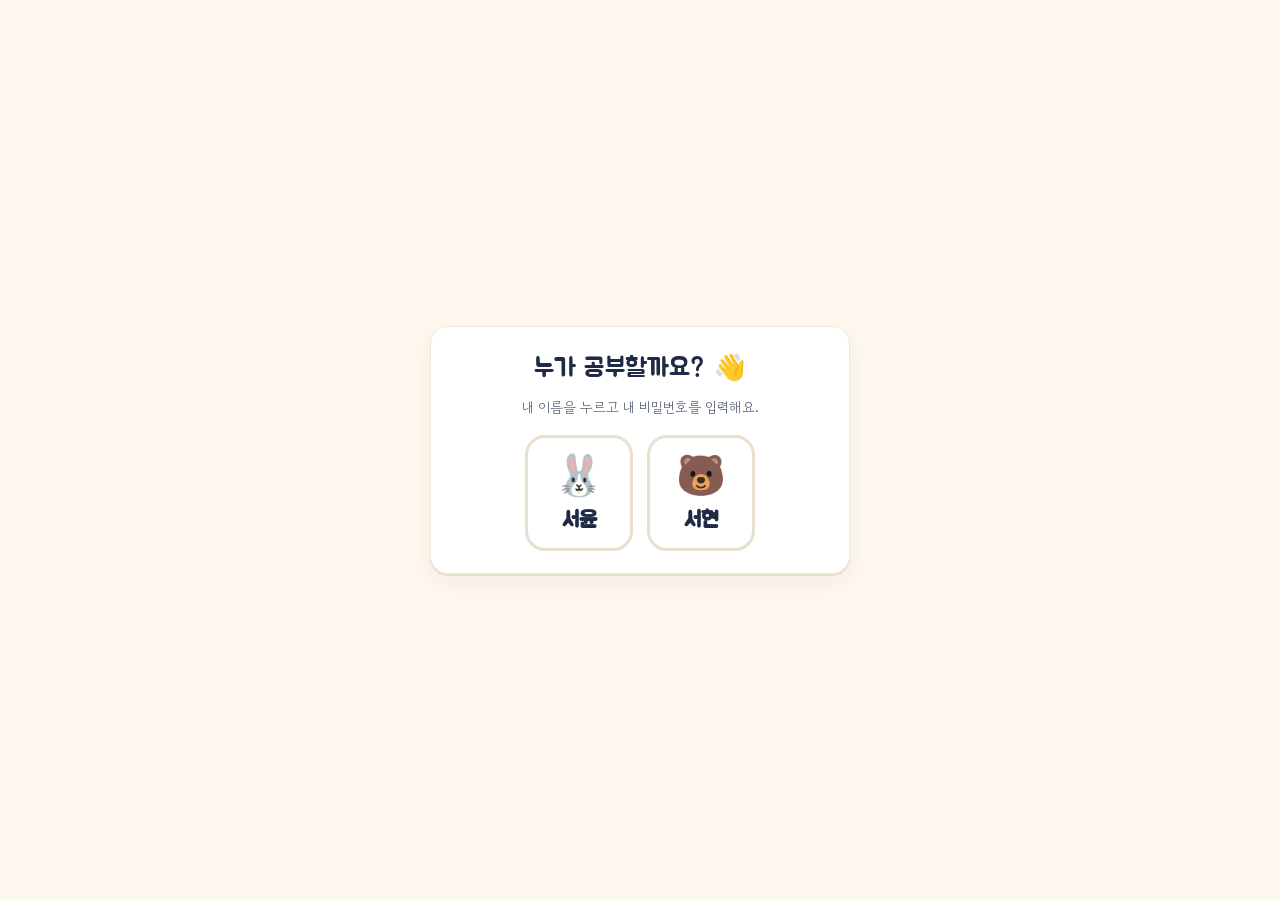
==== index.html @ 13420d47 "수학 탐구실: 단원 목록, 5-1 2단원 약수와 배수, 아이별 비밀번호, 시트 기록 Co-Authored-By: Claude Opus 5.5 <noreply@anthropic.co" ====
<!DOCTYPE html>
<html lang="ko">
<head>
<meta charset="UTF-8">
<meta name="viewport" content="width=device-width, initial-scale=1">
<title>수학 탐구실 · 5학년</title>
<link rel="preconnect" href="https://fonts.googleapis.com">
<link rel="preconnect" href="https://fonts.gstatic.com" crossorigin>
<link href="https://fonts.googleapis.com/css2?family=Jua&family=Gowun+Dodum&display=swap" rel="stylesheet">
<link rel="stylesheet" href="assets/style.css">
</head>
<body>
<div class="top"><div class="in">
  <a class="brand" href="./"><div class="logo">수</div><div><b>수학 탐구실</b><small>서윤 · 서현이의 수학 탐구실</small></div></a>
  <span id="who" style="margin-left:auto"></span>
</div></div>
<main class="wrap" id="app"></main>
<script>window.UNIT={id:"portal",title:"단원 목록"};</script>
<script src="config.js"></script>
<script src="assets/core.js"></script>
<script>
/* ===== 단원 목록: 새 단원을 만들면 ready:true 로 바꾸고 폴더(u3, u4 …)를 추가해요 ===== */
const UNITS=[
  {id:"u2", grade:"5-1", no:2, title:"약수와 배수", desc:"꽃병·꼬치·개구리 점프로 약수와 배수, 최대공약수와 최소공배수를 발견해요.", color:"var(--coral)", ready:true},
  {id:"u3", grade:"5-1", no:3, title:"", desc:"곧 열려요", color:"var(--sky)", ready:false},
  {id:"u4", grade:"5-1", no:4, title:"", desc:"곧 열려요", color:"var(--mint)", ready:false},
];
function starsOf(id){try{const s=JSON.parse(localStorage.getItem('math-lab-'+id+'-'+(STUDENT?STUDENT.name:''))||'{}');return Object.keys(s.explore||{}).length+Object.keys(s.concept||{}).length}catch(e){return 0}}
function render(){
  const app=document.getElementById('app');app.innerHTML='';
  app.append(h('section',{class:'hero',style:'grid-template-columns:1fr'},h('div',{},
    h('span',{class:'pill'},'5학년 수학'),
    h('h1',{html:'외우기 전에 <em>직접 해 보고</em><br>규칙을 발견해요'}),
    h('p',{},'단원을 골라 탐구를 시작하세요. 탐구 → 개념 → 기본 → 심화 → 서술형 순서로 나아가요.'))));
  const g=h('div',{class:'grid g3'});
  UNITS.forEach(U=>{
    const c=h('div',{class:'card step-card unit-card'+(U.ready?'':' locked'),onclick:()=>{if(U.ready)location.href=U.id+'/'}});
    c.style.setProperty('--c',U.color);
    c.innerHTML=`<span class="no">${U.grade} · ${U.no}단원</span><h3>${U.title||'준비 중'}</h3><p>${U.desc}</p>`+(U.ready?`<div class="small" style="margin-top:8px">획득한 탐구·개념 별: ${starsOf(U.id)}개</div>`:'<div class="small" style="margin-top:8px">🔒 준비 중</div>');
    g.append(c);
  });
  app.append(g);
}
updateWho();ensureStudent(render);flushLog();
</script>
</body>
</html>
---- assets/style.css ----
:root{
  --bg:#FFF8EE; --paper:#FFFFFF; --ink:#1F2A44; --sub:#5B6478; --line:#E9DFCF;
  --coral:#FF7A59; --coral-soft:#FFE6DD; --mint:#2BB39A; --mint-soft:#DDF5EF;
  --sky:#3E7BE6; --sky-soft:#E3EDFF; --sun:#FFC23C; --sun-soft:#FFF2CF;
  --grape:#8A5CF6; --grape-soft:#EEE7FF; --bad:#E5484D; --bad-soft:#FFE5E6;
  --r:18px; --shadow:0 2px 0 #EADFCB, 0 8px 24px rgba(31,42,68,.06);
}
*{box-sizing:border-box}
html,body{margin:0;background:var(--bg);color:var(--ink);font-family:"Gowun Dodum","Apple SD Gothic Neo","Malgun Gothic",sans-serif;font-size:17px;line-height:1.6}
h1,h2,h3,h4,.jua{font-family:"Jua","Gowun Dodum",sans-serif;font-weight:400;letter-spacing:.2px}
button{font-family:inherit;font-size:inherit;cursor:pointer}
input,select,textarea{font-family:inherit;font-size:inherit;color:var(--ink)}
.wrap{max-width:1040px;margin:0 auto;padding:0 18px 80px}
/* top bar */
.top{position:sticky;top:0;z-index:20;background:rgba(255,248,238,.92);backdrop-filter:blur(8px);border-bottom:1px solid var(--line)}
.top .in{max-width:1040px;margin:0 auto;padding:10px 18px;display:flex;align-items:center;gap:12px;flex-wrap:wrap}
.brand{display:flex;align-items:center;gap:10px;cursor:pointer;text-decoration:none;color:inherit}
.logo{width:38px;height:38px;border-radius:12px;background:var(--coral);color:#fff;display:grid;place-items:center;font-family:Jua;font-size:20px;box-shadow:0 3px 0 #D85C3D}
.brand b{font-family:Jua;font-size:20px;font-weight:400}
.brand small{display:block;color:var(--sub);font-size:13px;margin-top:-4px}
.nav{display:flex;gap:6px;margin-left:auto;flex-wrap:wrap}
.nav a{padding:6px 12px;border-radius:999px;text-decoration:none;color:var(--ink);font-size:15px;border:1px solid transparent}
.nav a:hover{background:#fff;border-color:var(--line)}
.nav a.on{background:var(--ink);color:#fff}
/* hero */
.hero{display:grid;grid-template-columns:1.3fr 1fr;gap:24px;align-items:center;padding:34px 0 18px}
.hero h1{font-size:40px;line-height:1.2;margin:0 0 10px}
.hero h1 em{font-style:normal;color:var(--coral)}
.hero p{color:var(--sub);margin:0 0 16px}
.pill{display:inline-block;padding:3px 12px;border-radius:999px;background:var(--sun-soft);color:#9A6B00;font-size:14px;margin-bottom:10px}
@media (max-width:760px){.hero{grid-template-columns:1fr}.hero h1{font-size:32px}}
/* cards */
.card{background:var(--paper);border-radius:var(--r);box-shadow:var(--shadow);padding:22px;border:1px solid #F1E8D8}
.grid{display:grid;gap:16px}
.g3{grid-template-columns:repeat(3,1fr)} .g2{grid-template-columns:repeat(2,1fr)}
@media (max-width:860px){.g3{grid-template-columns:repeat(2,1fr)}}
@media (max-width:560px){.g3,.g2{grid-template-columns:1fr}}
.step-card{cursor:pointer;transition:transform .15s;position:relative;overflow:hidden}
.step-card:hover{transform:translateY(-3px)}
.step-card .no{font-family:Jua;font-size:15px;color:#fff;background:var(--c,var(--sky));display:inline-block;padding:2px 10px;border-radius:999px}
.step-card h3{margin:10px 0 4px;font-size:22px}
.step-card p{margin:0;color:var(--sub);font-size:15px}
.stars{margin-top:10px;font-size:18px;letter-spacing:2px;color:#E2D6C2}
.stars .on{color:var(--sun)}
.section-title{display:flex;align-items:baseline;gap:10px;margin:34px 0 12px}
.section-title h2{margin:0;font-size:26px}
.section-title span{color:var(--sub);font-size:15px}
/* lesson page */
.lesson-head{padding:26px 0 8px}
.lesson-head .kicker{font-family:Jua;color:var(--c,var(--coral))}
.lesson-head h1{margin:2px 0 6px;font-size:34px}
.lesson-head p{margin:0;color:var(--sub)}
.tabs{display:flex;gap:8px;margin:18px 0 18px;flex-wrap:wrap}
.tab{border:2px solid var(--line);background:#fff;border-radius:14px;padding:8px 14px;display:flex;align-items:center;gap:8px;color:var(--ink)}
.tab .n{width:24px;height:24px;border-radius:50%;background:var(--line);display:grid;place-items:center;font-family:Jua;font-size:14px}
.tab.on{border-color:var(--ink);background:var(--ink);color:#fff}
.tab.on .n{background:#fff;color:var(--ink)}
.tab.done .n{background:var(--mint);color:#fff}
.story{display:flex;gap:14px;align-items:flex-start;background:var(--sun-soft);border-radius:16px;padding:14px 16px;margin-bottom:16px}
.story .who{font-size:30px;line-height:1}
.q-box{border-left:5px solid var(--c,var(--sky));background:#FAFBFF;padding:10px 14px;border-radius:0 12px 12px 0;margin:12px 0}
.q-box b{font-family:Jua;font-weight:400;color:var(--c,var(--sky))}
.row{display:flex;gap:10px;align-items:center;flex-wrap:wrap}
.btn{border:none;border-radius:12px;padding:9px 16px;background:var(--ink);color:#fff;box-shadow:0 3px 0 #0E1628;transition:transform .05s}
.btn:active{transform:translateY(2px);box-shadow:0 1px 0 #0E1628}
.btn.ghost{background:#fff;color:var(--ink);border:2px solid var(--line);box-shadow:none}
.btn.coral{background:var(--coral);box-shadow:0 3px 0 #D85C3D}
.btn.mint{background:var(--mint);box-shadow:0 3px 0 #1E8A76}
.btn.small{padding:5px 11px;font-size:15px;border-radius:10px}
.btn:disabled{opacity:.45;cursor:not-allowed}
.num-btn{min-width:44px;height:44px;border-radius:12px;border:2px solid var(--line);background:#fff;font-family:Jua;font-size:18px;color:var(--ink)}
.num-btn.ok{background:var(--mint);border-color:var(--mint);color:#fff}
.num-btn.no{background:var(--bad-soft);border-color:#F3B4B6;color:#B4232A}
.num-btn.sel{background:var(--sky);border-color:var(--sky);color:#fff}
.chip{display:inline-flex;align-items:center;justify-content:center;min-width:36px;height:36px;padding:0 10px;border-radius:999px;background:var(--mint-soft);color:#11705E;font-family:Jua;font-size:17px;margin:3px}
.chip.coral{background:var(--coral-soft);color:#B5442A}
.chip.sky{background:var(--sky-soft);color:#2856A8}
.chip.grape{background:var(--grape-soft);color:#5B34C2}
.chip.gray{background:#F1ECE3;color:#857A69}
input.ans,select.ans{border:2px solid var(--line);border-radius:10px;padding:6px 10px;width:110px;background:#fff}
input.ans.wide{width:220px}
input.ans:focus,select.ans:focus,textarea:focus{outline:none;border-color:var(--sky)}
input.ans.right{border-color:var(--mint);background:var(--mint-soft)}
input.ans.wrong{border-color:var(--bad);background:var(--bad-soft)}
textarea.note{width:100%;min-height:80px;border:2px dashed #E4D6BE;border-radius:12px;padding:10px 12px;background:#FFFDF8;resize:vertical}
.fb{margin-top:10px;padding:10px 14px;border-radius:12px;display:none}
.fb.show{display:block}
.fb.good{background:var(--mint-soft);color:#11705E}
.fb.bad{background:var(--bad-soft);color:#9E1C22}
.fb.info{background:var(--sky-soft);color:#24499A}
.concept{background:linear-gradient(135deg,#FFFFFF, #FFF6E2);border:2px solid var(--sun);border-radius:18px;padding:16px 18px;margin:12px 0}
.concept h4{margin:0 0 6px;font-size:19px;color:#A76F00}
.blank{display:inline-block;min-width:90px;border:none;border-bottom:3px solid var(--sun);background:transparent;text-align:center;font-family:Jua;font-size:18px;padding:0 4px;margin:0 4px}
.blank.right{border-color:var(--mint);color:#11705E}
.blank.wrong{border-color:var(--bad);color:var(--bad)}
/* problem cards */
.prob{background:#fff;border-radius:16px;border:2px solid #F0E6D5;padding:16px 18px;margin-bottom:14px;position:relative}
.prob.solved{border-color:var(--mint);background:#FBFFFD}
.prob .pn{font-family:Jua;color:var(--c,var(--coral));font-size:20px;margin-right:6px}
.prob .tag{float:right;font-size:13px;padding:2px 10px;border-radius:999px;background:#F5EFE5;color:#857A69}
.prob .qtext{margin:0 0 10px}
.prob .fields{display:flex;flex-wrap:wrap;gap:12px 18px;align-items:center;margin:10px 0}
.prob .fields label{display:flex;align-items:center;gap:6px}
.prob .acts{display:flex;gap:8px;flex-wrap:wrap;margin-top:6px}
.hintbox{background:var(--sun-soft);border-radius:12px;padding:10px 14px;margin-top:10px;display:none}
.solbox{background:#F6F4FF;border-radius:12px;padding:12px 14px;margin-top:10px;display:none;border:1px dashed #C9B8FA}
.choice{display:flex;flex-wrap:wrap;gap:8px}
.choice button{border:2px solid var(--line);background:#fff;border-radius:12px;padding:6px 14px}
.choice button.sel{border-color:var(--sky);background:var(--sky-soft)}
.cond{background:#F7F3EC;border-radius:12px;padding:8px 14px;margin:8px 0}
.mono{font-family:"Jua";font-size:19px;letter-spacing:1px}
/* ladder */
.ladder{display:inline-block;font-family:Jua;font-size:22px;margin:10px 0}
.ladder .lr{display:flex;align-items:stretch}
.ladder .d{width:54px;text-align:right;padding-right:8px;color:var(--coral)}
.ladder .cell{border-left:3px solid var(--ink);border-bottom:3px solid var(--ink);padding:2px 10px 2px 12px;display:flex;gap:22px;min-width:120px}
.ladder .cell span{min-width:40px;text-align:center}
.ladder .last{display:flex;gap:22px;padding-left:74px}
.ladder .last span{min-width:40px;text-align:center}
.ladder .lr.ghost .cell{border-color:#D8CDBB}
/* hundred board */
.board{display:grid;grid-template-columns:repeat(10,1fr);gap:4px;max-width:520px}
.board button{aspect-ratio:1;border:1.5px solid var(--line);background:#fff;border-radius:8px;font-family:Jua;font-size:16px;color:var(--ink);padding:0}
.board button.mk{background:var(--sky);border-color:var(--sky);color:#fff}
.board button.mk2{background:var(--coral);border-color:var(--coral);color:#fff}
.board button.both{background:var(--grape);border-color:var(--grape);color:#fff}
.board button.miss{outline:3px dashed var(--coral);outline-offset:-3px}
.board button.err{background:var(--bad-soft);border-color:var(--bad);color:var(--bad)}
/* misc */
.svgbox{width:100%;overflow-x:auto;background:#FFFDF8;border:1px solid var(--line);border-radius:14px;padding:8px;margin:10px 0}
.flex2{display:grid;grid-template-columns:1fr 1fr;gap:16px}
@media (max-width:760px){.flex2{grid-template-columns:1fr}}
table.t{border-collapse:collapse;margin:8px 0;font-size:15px}
table.t td,table.t th{border:1px solid var(--line);padding:4px 10px;text-align:center}
table.t th{background:#F7F1E6;font-weight:400;font-family:Jua}
.toast{position:fixed;left:50%;bottom:24px;transform:translateX(-50%) translateY(120px);background:var(--ink);color:#fff;padding:10px 18px;border-radius:999px;transition:transform .3s,opacity .3s;z-index:50;font-family:Jua;opacity:0;pointer-events:none}
.toast.show{transform:translateX(-50%) translateY(0);opacity:1}
.type-card{cursor:pointer}
.type-card .tn{font-family:Jua;font-size:13px;color:#fff;background:var(--grape);padding:1px 9px;border-radius:999px}
.type-card h4{margin:8px 0 2px;font-size:19px}
.type-card p{margin:0;font-size:14px;color:var(--sub)}
.stepper .st{display:none;margin:10px 0;padding:12px 14px;background:#FAF8FF;border-radius:12px;border-left:4px solid var(--grape)}
.stepper .st.show{display:block}
.stepper .st .sl{font-family:Jua;color:var(--grape)}
.rubric td:first-child{text-align:left}
.foot{margin-top:40px;color:var(--sub);font-size:14px;text-align:center}
.hide{display:none!important}
.small{font-size:14px;color:var(--sub)}
.big-num{font-family:Jua;font-size:30px}
.vase-wrap{display:flex;flex-wrap:wrap;gap:10px;margin:10px 0;min-height:80px;align-items:flex-end}
.vase{width:58px;text-align:center}
.vase .fl{display:flex;flex-wrap:wrap;justify-content:center;gap:2px;min-height:20px;align-content:flex-end}
.vase .fl i{width:10px;height:10px;border-radius:50%;background:var(--coral);display:block}
.vase .body{height:34px;background:linear-gradient(#BFD9FF,#8FB8F5);border-radius:6px 6px 14px 14px;margin-top:3px;font-family:Jua;color:#fff;display:grid;place-items:center;font-size:14px}
.leftover{display:flex;flex-wrap:wrap;gap:3px;padding:6px 10px;border:2px dashed var(--bad);border-radius:10px;align-items:center;color:var(--bad)}
.leftover i{width:10px;height:10px;border-radius:50%;background:var(--bad);display:block}
.badge-row{display:flex;gap:10px;flex-wrap:wrap}
/* 학생 로그인 · 포털 */
.overlay{position:fixed;inset:0;background:rgba(31,42,68,.45);display:grid;place-items:center;z-index:100;backdrop-filter:blur(3px)}
.who-btn{border:1.5px solid var(--line);background:#fff;border-radius:999px;padding:4px 12px;font-size:14px;color:var(--ink)}
.unit-card.locked{opacity:.55;cursor:default}
.unit-card.locked:hover{transform:none}
.kid-btn{display:flex;flex-direction:column;align-items:center;gap:4px;border:3px solid var(--line);background:#fff;border-radius:20px;padding:14px 26px;font-family:Jua;font-size:22px;color:var(--ink)}
.kid-btn:hover{border-color:var(--c)}
.mood-btn{display:flex;flex-direction:column;align-items:center;border:2px solid var(--line);background:#fff;border-radius:14px;padding:6px 8px;min-width:62px}
.mood-btn small{font-size:12px;color:var(--sub)}
.mood-btn.sel{border-color:var(--coral);background:var(--coral-soft)}
.letter-fab{position:fixed;right:18px;bottom:18px;width:58px;height:58px;border-radius:50%;border:none;background:var(--coral);font-size:28px;box-shadow:0 4px 0 #D85C3D,0 8px 20px rgba(0,0,0,.15);z-index:40}
.mood-btn.sel{border-color:var(--coral);background:var(--coral-soft)}
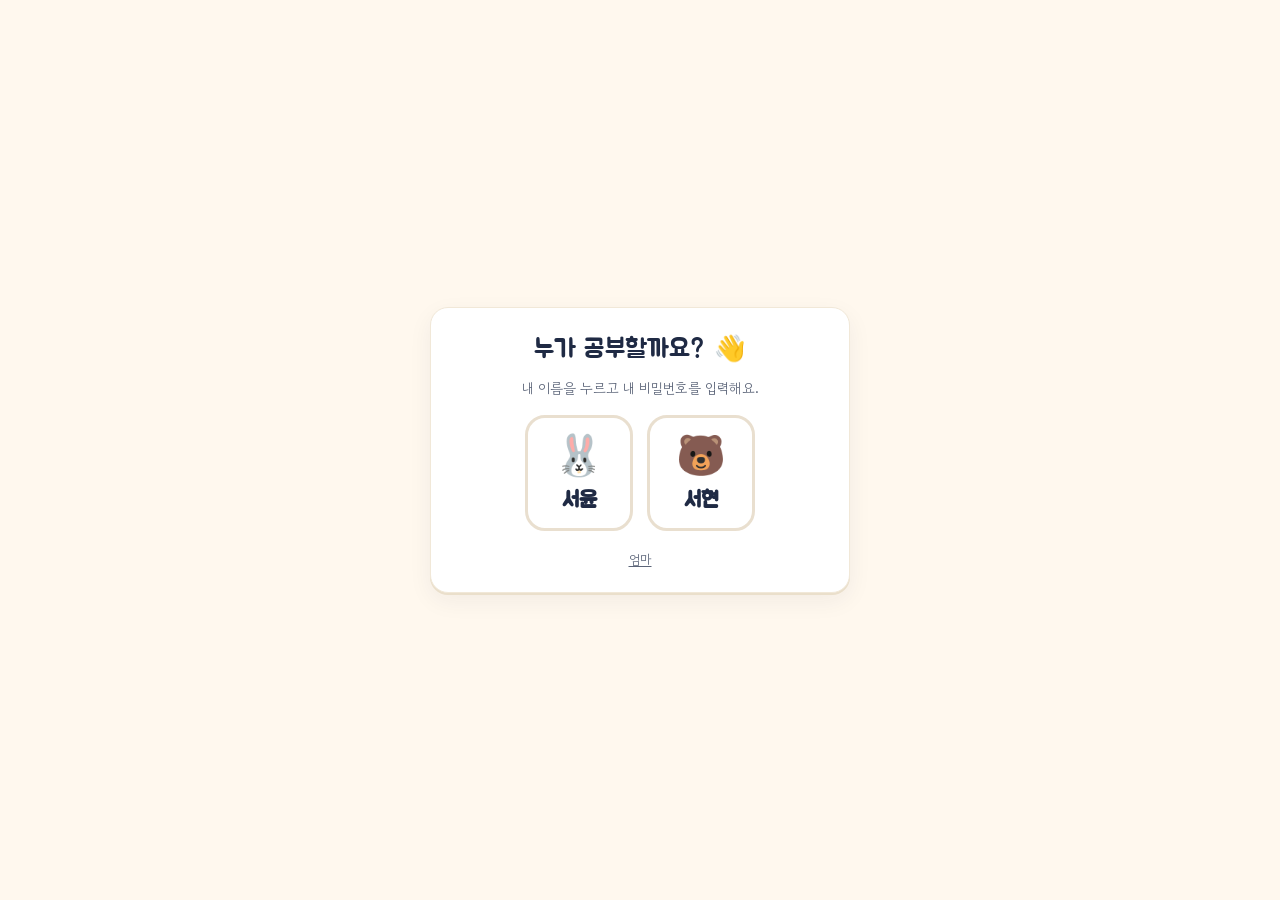
==== commit ec81f593: "첫 화면에 모든 단원 발견 노트 누적 보기 (엄마 모드는 두 아이 함께) Co-Authored-By: Claude Opus 5.5 <noreply@anthropic.com> Cla" ====
--- a/index.html
+++ b/index.html
@@ -40,6 +40,7 @@
     g.append(c);
   });
   app.append(g);
+  if(STUDENT)renderNoteWall(app);
 }
 updateWho();ensureStudent(render);flushLog();
 </script>
--- a/assets/style.css
+++ b/assets/style.css
@@ -168,3 +168,9 @@
 .mood-btn.sel{border-color:var(--coral);background:var(--coral-soft)}
 .letter-fab{position:fixed;right:18px;bottom:18px;width:58px;height:58px;border-radius:50%;border:none;background:var(--coral);font-size:28px;box-shadow:0 4px 0 #D85C3D,0 8px 20px rgba(0,0,0,.15);z-index:40}
 .mood-btn.sel{border-color:var(--coral);background:var(--coral-soft)}
+.mom-link{display:block;margin:18px auto 0;border:none;background:none;color:var(--sub);font-size:13px;text-decoration:underline}
+.mom-bar{position:relative;background:var(--grape);color:#fff;text-align:center;padding:6px 10px;font-size:14px}
+.mom-bar button{border:none;background:#fff;color:var(--grape);border-radius:999px;padding:2px 12px;margin-left:6px;font-family:Jua}
+.fab-badge{position:absolute;top:-4px;right:-4px;background:var(--bad);color:#fff;border-radius:999px;font-size:13px;min-width:22px;height:22px;display:grid;place-items:center;font-family:Jua}
+.reply-bubble{margin-top:8px;background:var(--grape-soft);color:#3E2490;border-radius:12px 12px 12px 2px;padding:8px 12px;white-space:pre-wrap}
+.note-card{background:#FFFDF6;border:1.5px solid #F1E3C4;border-left:5px solid var(--sun);border-radius:12px;padding:10px 14px;margin:10px 0}
